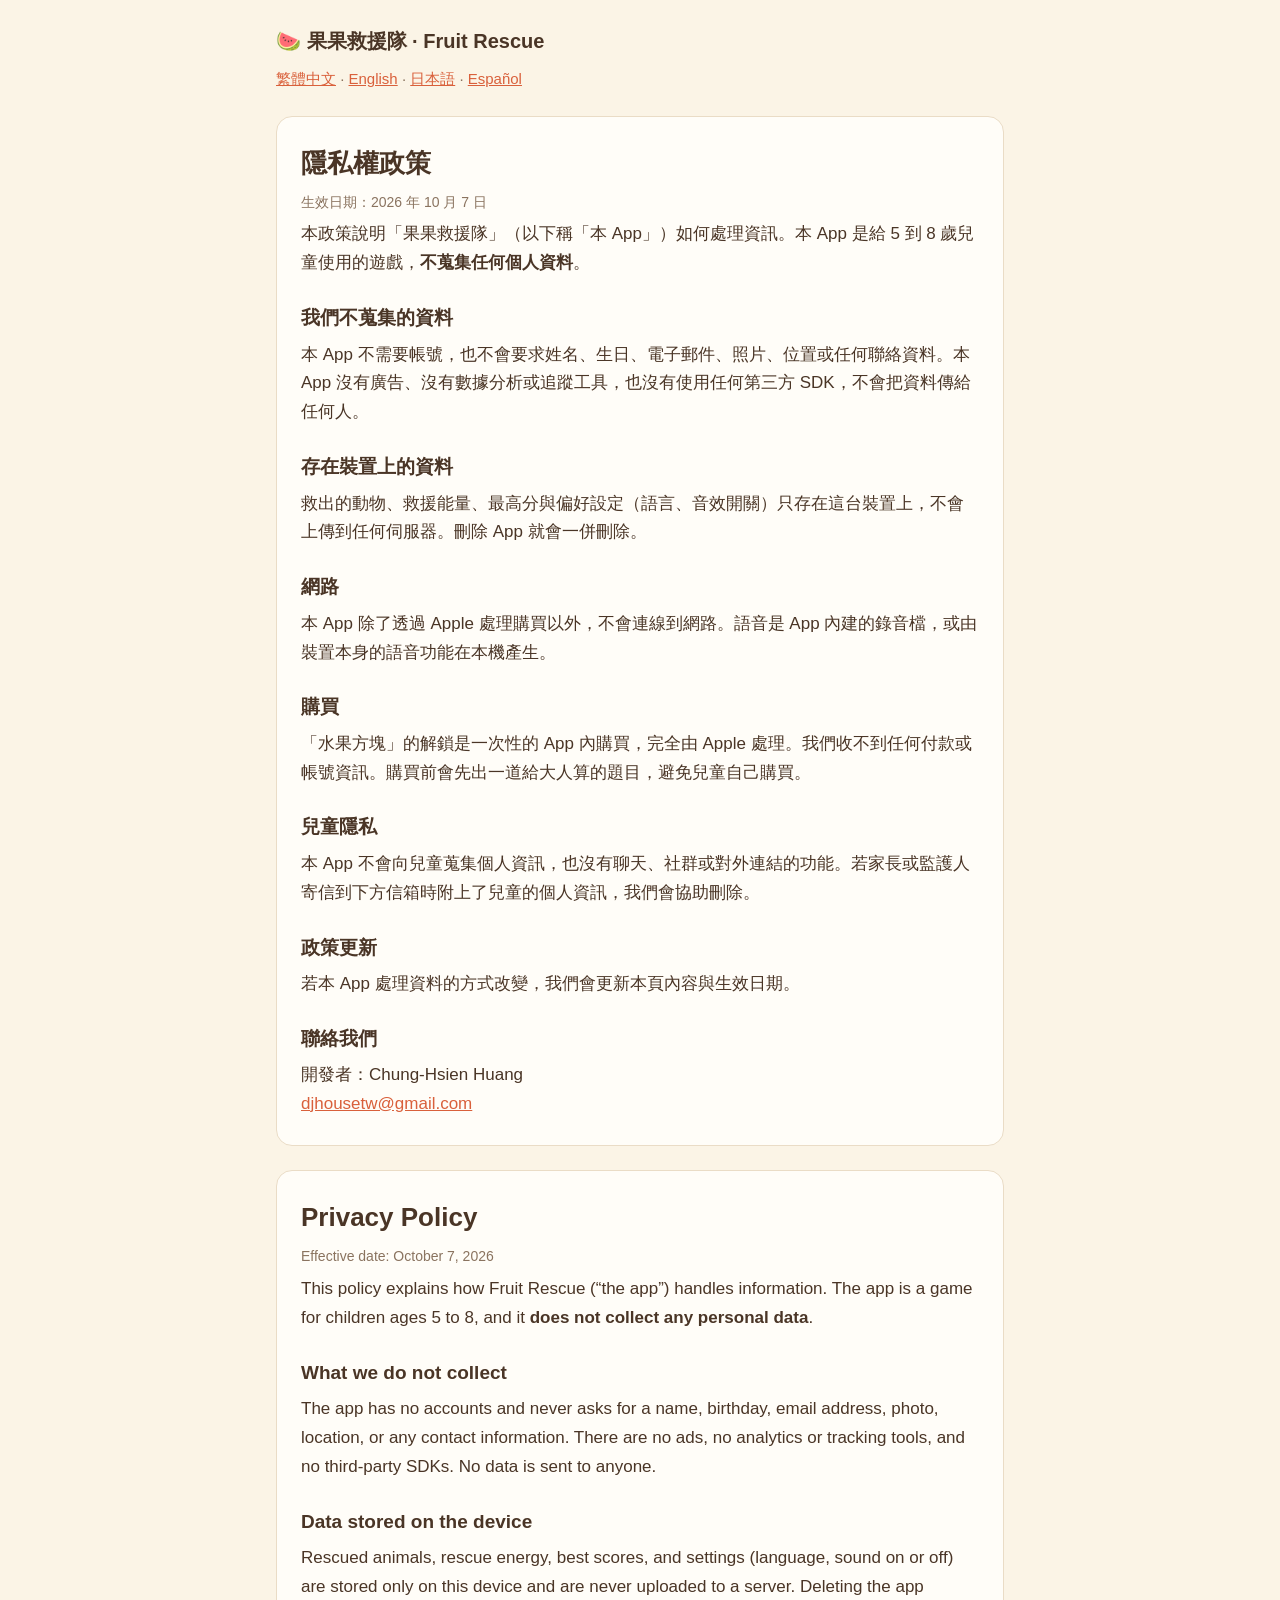
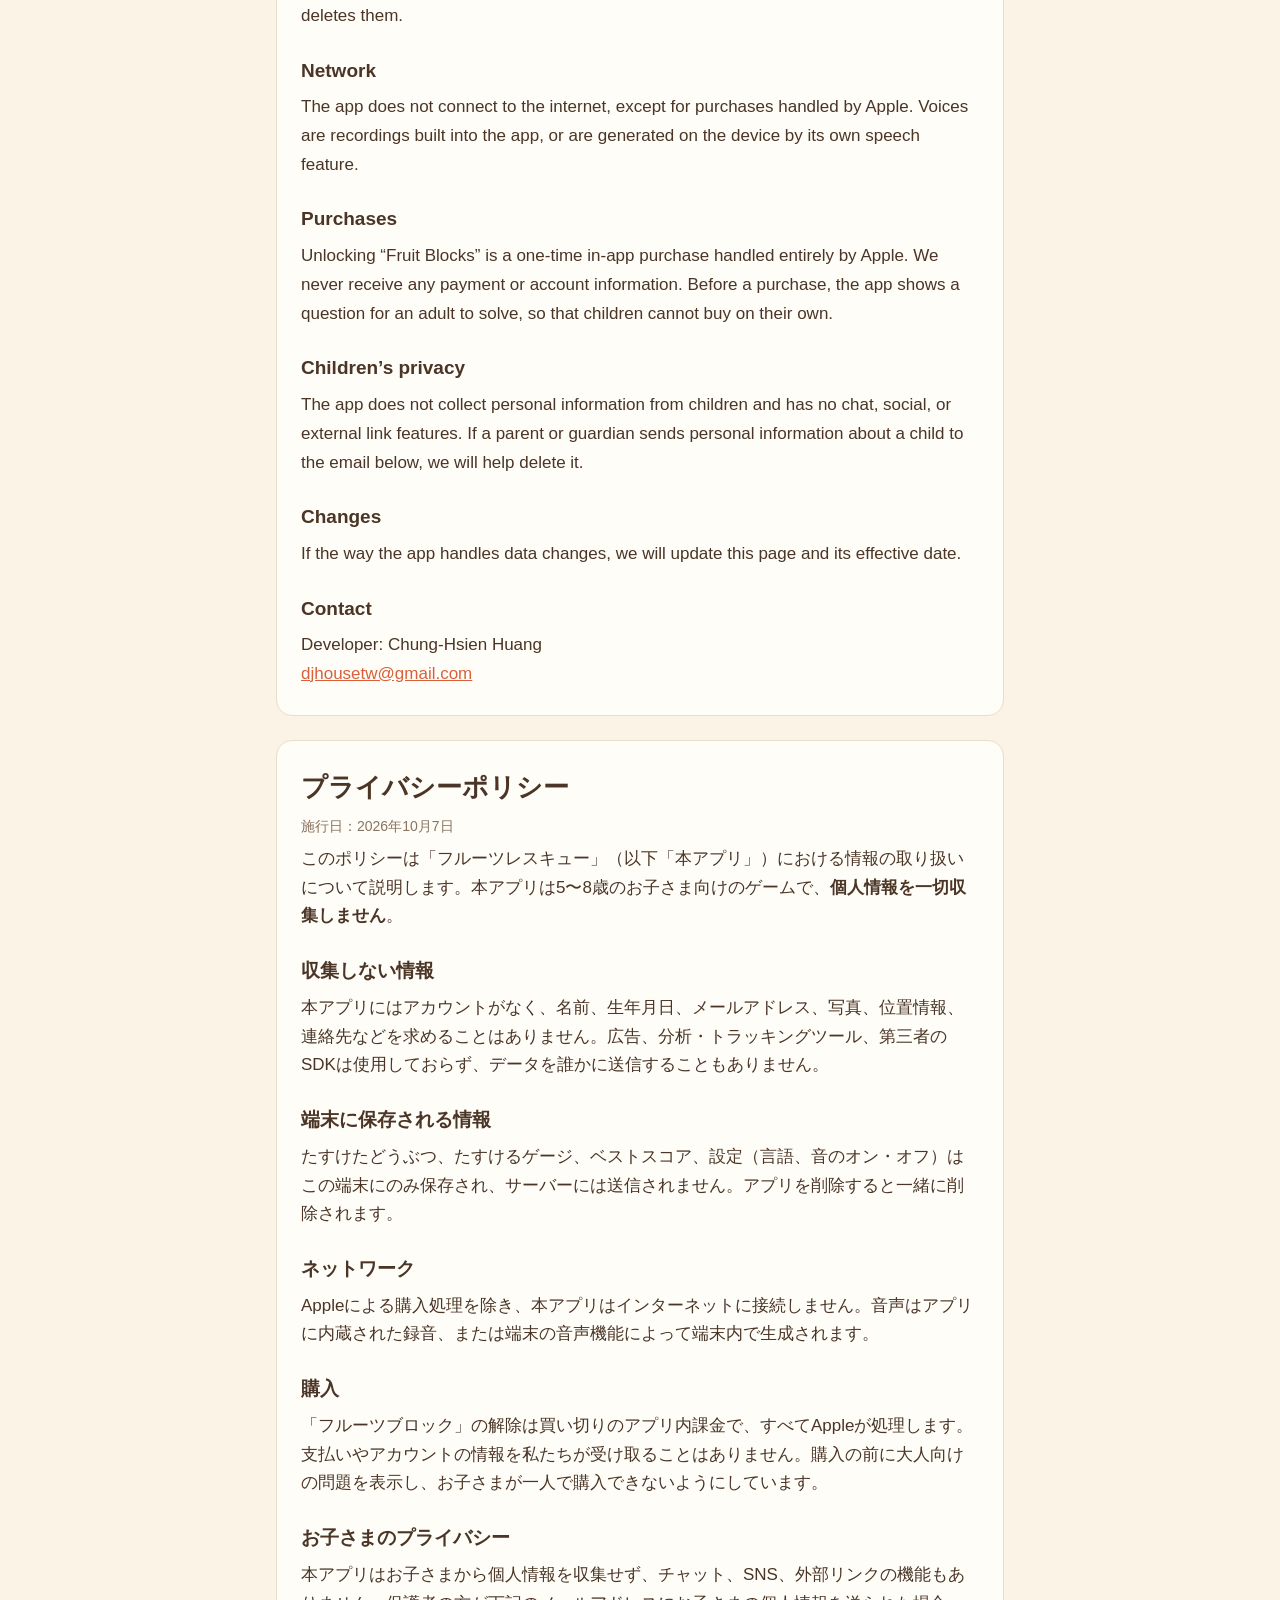
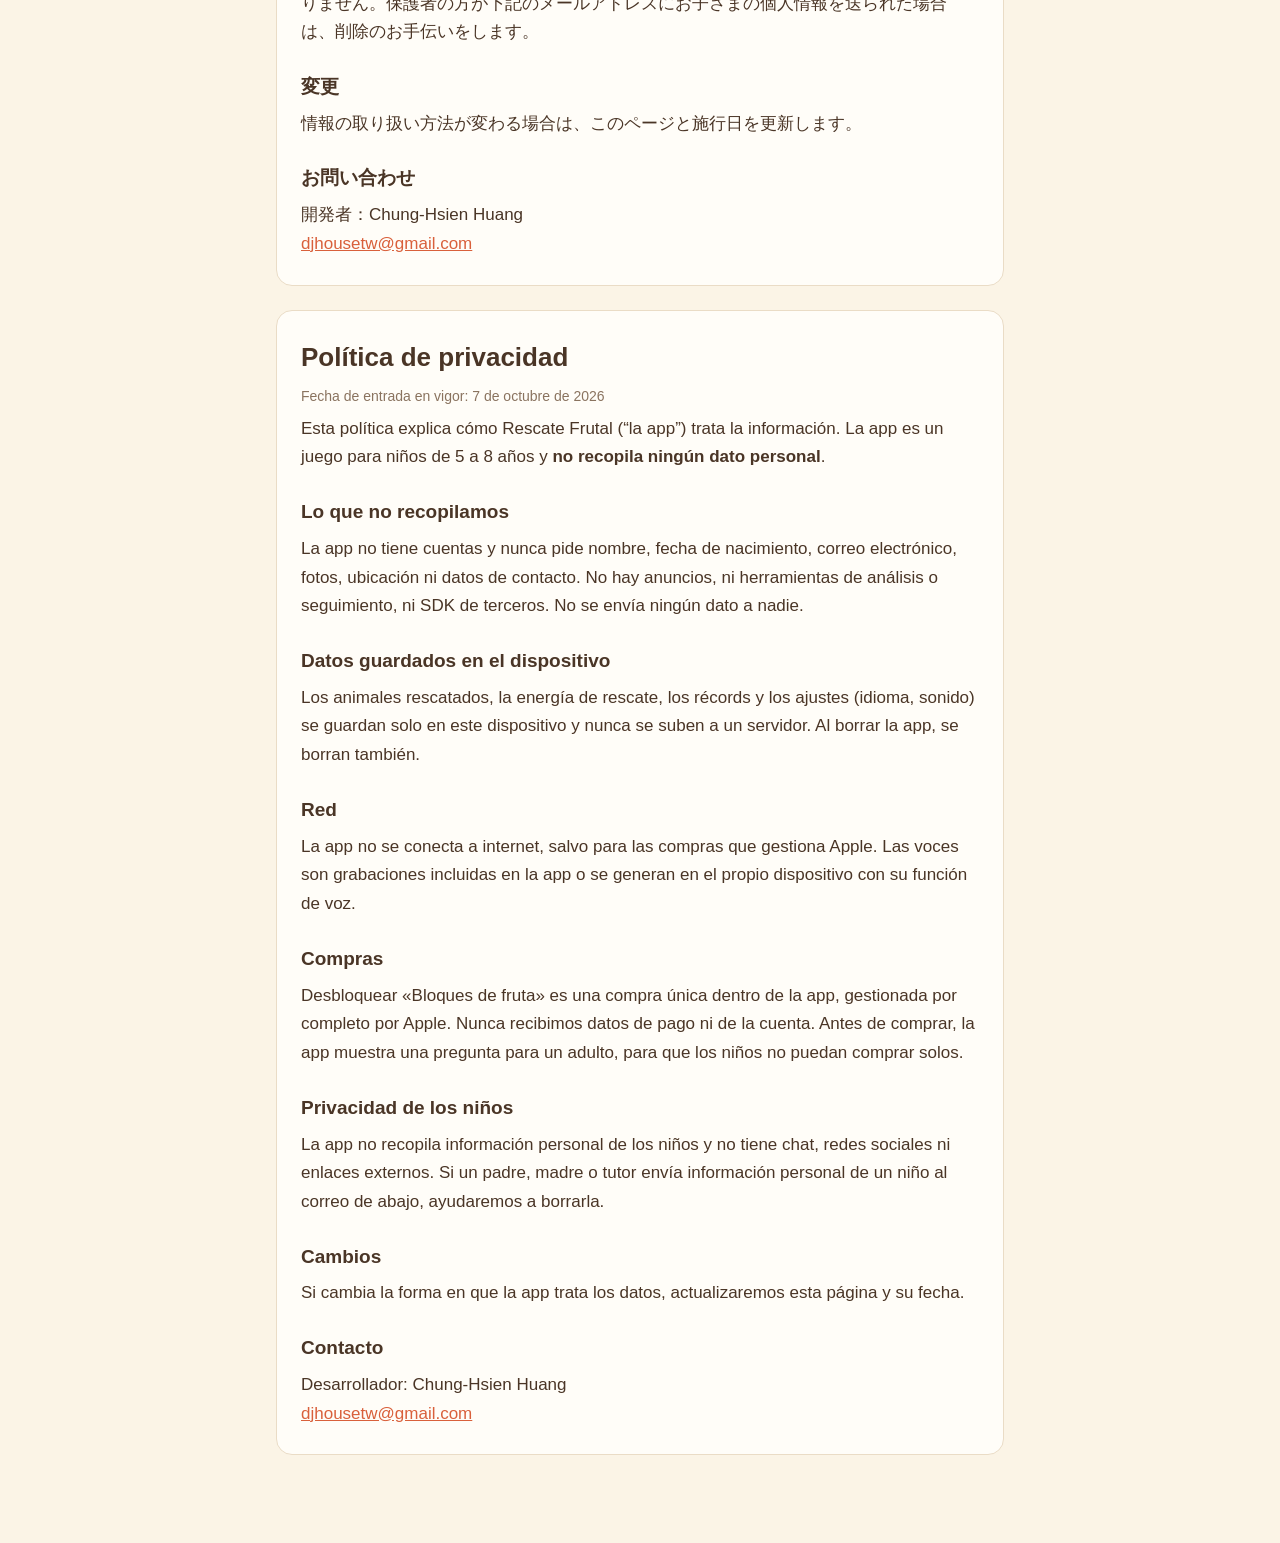
==== privacy.html @ c644ad6b "果果救援隊 支援與隱私權政策網站" ====
<!doctype html>
<html lang="zh-Hant">
<head>
<meta charset="utf-8">
<meta name="viewport" content="width=device-width, initial-scale=1">
<title>果果救援隊 隱私權政策 · Fruit Rescue Privacy Policy</title>
<link rel="stylesheet" href="style.css">
</head>
<body>
<main>
<header><a href="./">🍉 果果救援隊 · Fruit Rescue</a></header>
<nav><a href="#zh">繁體中文</a> · <a href="#en">English</a> · <a href="#ja">日本語</a> · <a href="#es">Español</a></nav>

<section id="zh" lang="zh-Hant">
<h1>隱私權政策</h1>
<p class="updated">生效日期：2026 年 10 月 7 日</p>
<p>本政策說明「果果救援隊」（以下稱「本 App」）如何處理資訊。本 App 是給 5 到 8 歲兒童使用的遊戲，<strong>不蒐集任何個人資料</strong>。</p>
<h2>我們不蒐集的資料</h2>
<p>本 App 不需要帳號，也不會要求姓名、生日、電子郵件、照片、位置或任何聯絡資料。本 App 沒有廣告、沒有數據分析或追蹤工具，也沒有使用任何第三方 SDK，不會把資料傳給任何人。</p>
<h2>存在裝置上的資料</h2>
<p>救出的動物、救援能量、最高分與偏好設定（語言、音效開關）只存在這台裝置上，不會上傳到任何伺服器。刪除 App 就會一併刪除。</p>
<h2>網路</h2>
<p>本 App 除了透過 Apple 處理購買以外，不會連線到網路。語音是 App 內建的錄音檔，或由裝置本身的語音功能在本機產生。</p>
<h2>購買</h2>
<p>「水果方塊」的解鎖是一次性的 App 內購買，完全由 Apple 處理。我們收不到任何付款或帳號資訊。購買前會先出一道給大人算的題目，避免兒童自己購買。</p>
<h2>兒童隱私</h2>
<p>本 App 不會向兒童蒐集個人資訊，也沒有聊天、社群或對外連結的功能。若家長或監護人寄信到下方信箱時附上了兒童的個人資訊，我們會協助刪除。</p>
<h2>政策更新</h2>
<p>若本 App 處理資料的方式改變，我們會更新本頁內容與生效日期。</p>
<h2>聯絡我們</h2>
<p>開發者：Chung-Hsien Huang<br><a href="mailto:djhousetw@gmail.com">djhousetw@gmail.com</a></p>
</section>

<section id="en" lang="en">
<h1>Privacy Policy</h1>
<p class="updated">Effective date: October 7, 2026</p>
<p>This policy explains how Fruit Rescue (“the app”) handles information. The app is a game for children ages 5 to 8, and it <strong>does not collect any personal data</strong>.</p>
<h2>What we do not collect</h2>
<p>The app has no accounts and never asks for a name, birthday, email address, photo, location, or any contact information. There are no ads, no analytics or tracking tools, and no third-party SDKs. No data is sent to anyone.</p>
<h2>Data stored on the device</h2>
<p>Rescued animals, rescue energy, best scores, and settings (language, sound on or off) are stored only on this device and are never uploaded to a server. Deleting the app deletes them.</p>
<h2>Network</h2>
<p>The app does not connect to the internet, except for purchases handled by Apple. Voices are recordings built into the app, or are generated on the device by its own speech feature.</p>
<h2>Purchases</h2>
<p>Unlocking “Fruit Blocks” is a one-time in-app purchase handled entirely by Apple. We never receive any payment or account information. Before a purchase, the app shows a question for an adult to solve, so that children cannot buy on their own.</p>
<h2>Children’s privacy</h2>
<p>The app does not collect personal information from children and has no chat, social, or external link features. If a parent or guardian sends personal information about a child to the email below, we will help delete it.</p>
<h2>Changes</h2>
<p>If the way the app handles data changes, we will update this page and its effective date.</p>
<h2>Contact</h2>
<p>Developer: Chung-Hsien Huang<br><a href="mailto:djhousetw@gmail.com">djhousetw@gmail.com</a></p>
</section>

<section id="ja" lang="ja">
<h1>プライバシーポリシー</h1>
<p class="updated">施行日：2026年10月7日</p>
<p>このポリシーは「フルーツレスキュー」（以下「本アプリ」）における情報の取り扱いについて説明します。本アプリは5〜8歳のお子さま向けのゲームで、<strong>個人情報を一切収集しません</strong>。</p>
<h2>収集しない情報</h2>
<p>本アプリにはアカウントがなく、名前、生年月日、メールアドレス、写真、位置情報、連絡先などを求めることはありません。広告、分析・トラッキングツール、第三者のSDKは使用しておらず、データを誰かに送信することもありません。</p>
<h2>端末に保存される情報</h2>
<p>たすけたどうぶつ、たすけるゲージ、ベストスコア、設定（言語、音のオン・オフ）はこの端末にのみ保存され、サーバーには送信されません。アプリを削除すると一緒に削除されます。</p>
<h2>ネットワーク</h2>
<p>Appleによる購入処理を除き、本アプリはインターネットに接続しません。音声はアプリに内蔵された録音、または端末の音声機能によって端末内で生成されます。</p>
<h2>購入</h2>
<p>「フルーツブロック」の解除は買い切りのアプリ内課金で、すべてAppleが処理します。支払いやアカウントの情報を私たちが受け取ることはありません。購入の前に大人向けの問題を表示し、お子さまが一人で購入できないようにしています。</p>
<h2>お子さまのプライバシー</h2>
<p>本アプリはお子さまから個人情報を収集せず、チャット、SNS、外部リンクの機能もありません。保護者の方が下記のメールアドレスにお子さまの個人情報を送られた場合は、削除のお手伝いをします。</p>
<h2>変更</h2>
<p>情報の取り扱い方法が変わる場合は、このページと施行日を更新します。</p>
<h2>お問い合わせ</h2>
<p>開発者：Chung-Hsien Huang<br><a href="mailto:djhousetw@gmail.com">djhousetw@gmail.com</a></p>
</section>

<section id="es" lang="es">
<h1>Política de privacidad</h1>
<p class="updated">Fecha de entrada en vigor: 7 de octubre de 2026</p>
<p>Esta política explica cómo Rescate Frutal (“la app”) trata la información. La app es un juego para niños de 5 a 8 años y <strong>no recopila ningún dato personal</strong>.</p>
<h2>Lo que no recopilamos</h2>
<p>La app no tiene cuentas y nunca pide nombre, fecha de nacimiento, correo electrónico, fotos, ubicación ni datos de contacto. No hay anuncios, ni herramientas de análisis o seguimiento, ni SDK de terceros. No se envía ningún dato a nadie.</p>
<h2>Datos guardados en el dispositivo</h2>
<p>Los animales rescatados, la energía de rescate, los récords y los ajustes (idioma, sonido) se guardan solo en este dispositivo y nunca se suben a un servidor. Al borrar la app, se borran también.</p>
<h2>Red</h2>
<p>La app no se conecta a internet, salvo para las compras que gestiona Apple. Las voces son grabaciones incluidas en la app o se generan en el propio dispositivo con su función de voz.</p>
<h2>Compras</h2>
<p>Desbloquear «Bloques de fruta» es una compra única dentro de la app, gestionada por completo por Apple. Nunca recibimos datos de pago ni de la cuenta. Antes de comprar, la app muestra una pregunta para un adulto, para que los niños no puedan comprar solos.</p>
<h2>Privacidad de los niños</h2>
<p>La app no recopila información personal de los niños y no tiene chat, redes sociales ni enlaces externos. Si un padre, madre o tutor envía información personal de un niño al correo de abajo, ayudaremos a borrarla.</p>
<h2>Cambios</h2>
<p>Si cambia la forma en que la app trata los datos, actualizaremos esta página y su fecha.</p>
<h2>Contacto</h2>
<p>Desarrollador: Chung-Hsien Huang<br><a href="mailto:djhousetw@gmail.com">djhousetw@gmail.com</a></p>
</section>
</main>
</body>
</html>
---- style.css ----
:root {
  --bg: #fbf4e6;
  --paper: #fffdf8;
  --ink: #4a3526;
  --muted: #8a735f;
  --accent: #d9603b;
  --rule: #eadcc6;
}
@media (prefers-color-scheme: dark) {
  :root {
    --bg: #1f1a16;
    --paper: #2a231d;
    --ink: #f1e6d6;
    --muted: #b9a58f;
    --accent: #f08a62;
    --rule: #3d342b;
  }
}
* { box-sizing: border-box; }
body {
  margin: 0;
  background: var(--bg);
  color: var(--ink);
  font: 17px/1.7 -apple-system, BlinkMacSystemFont, "PingFang TC", "Hiragino Sans", "Noto Sans TC", sans-serif;
}
main { max-width: 760px; margin: 0 auto; padding: 24px 16px 64px; }
header a { color: var(--ink); font-weight: 700; font-size: 20px; text-decoration: none; }
nav { margin: 8px 0 24px; color: var(--muted); font-size: 15px; }
a { color: var(--accent); }
section {
  background: var(--paper);
  border: 1px solid var(--rule);
  border-radius: 16px;
  padding: 8px 24px 20px;
  margin-bottom: 24px;
}
h1 { font-size: 26px; margin: 16px 0 4px; }
h2 { font-size: 19px; margin: 24px 0 4px; }
h3 { font-size: 17px; margin: 16px 0 0; }
p { margin: 6px 0; }
.updated { color: var(--muted); font-size: 14px; }
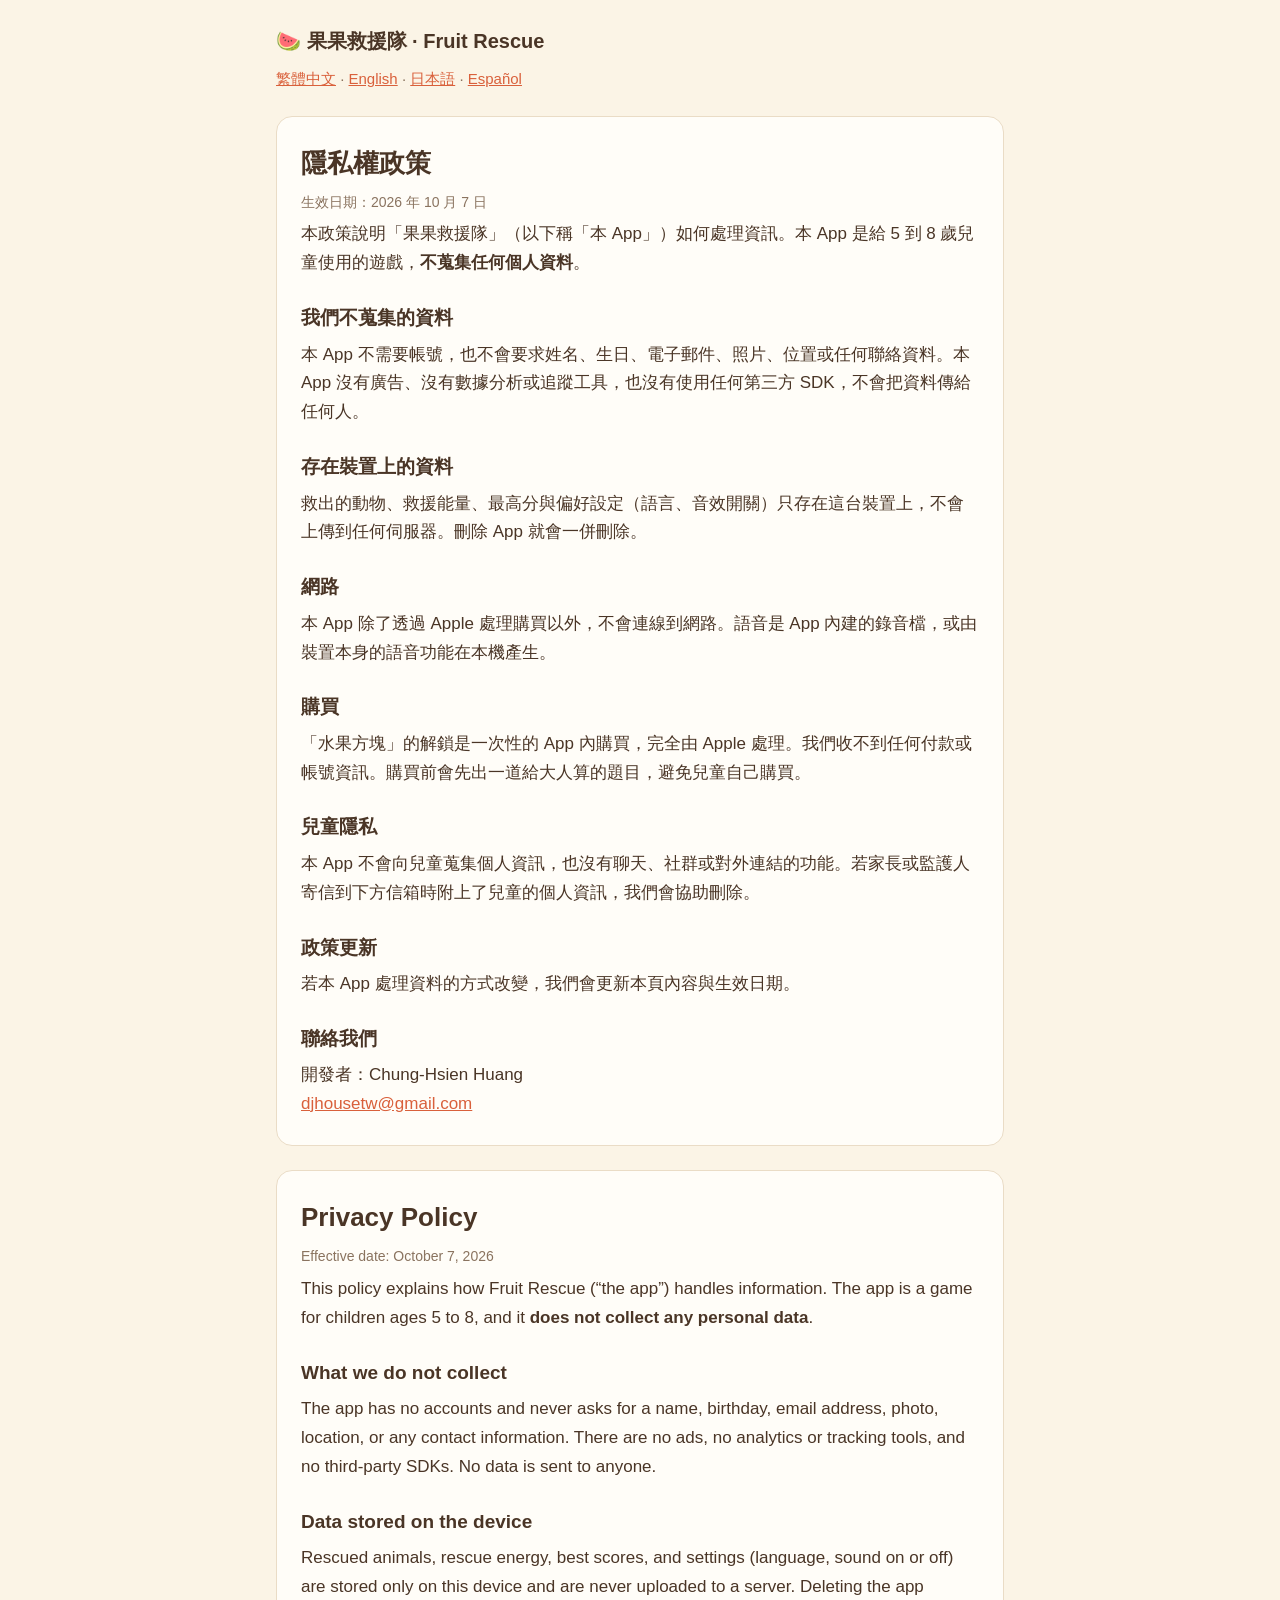
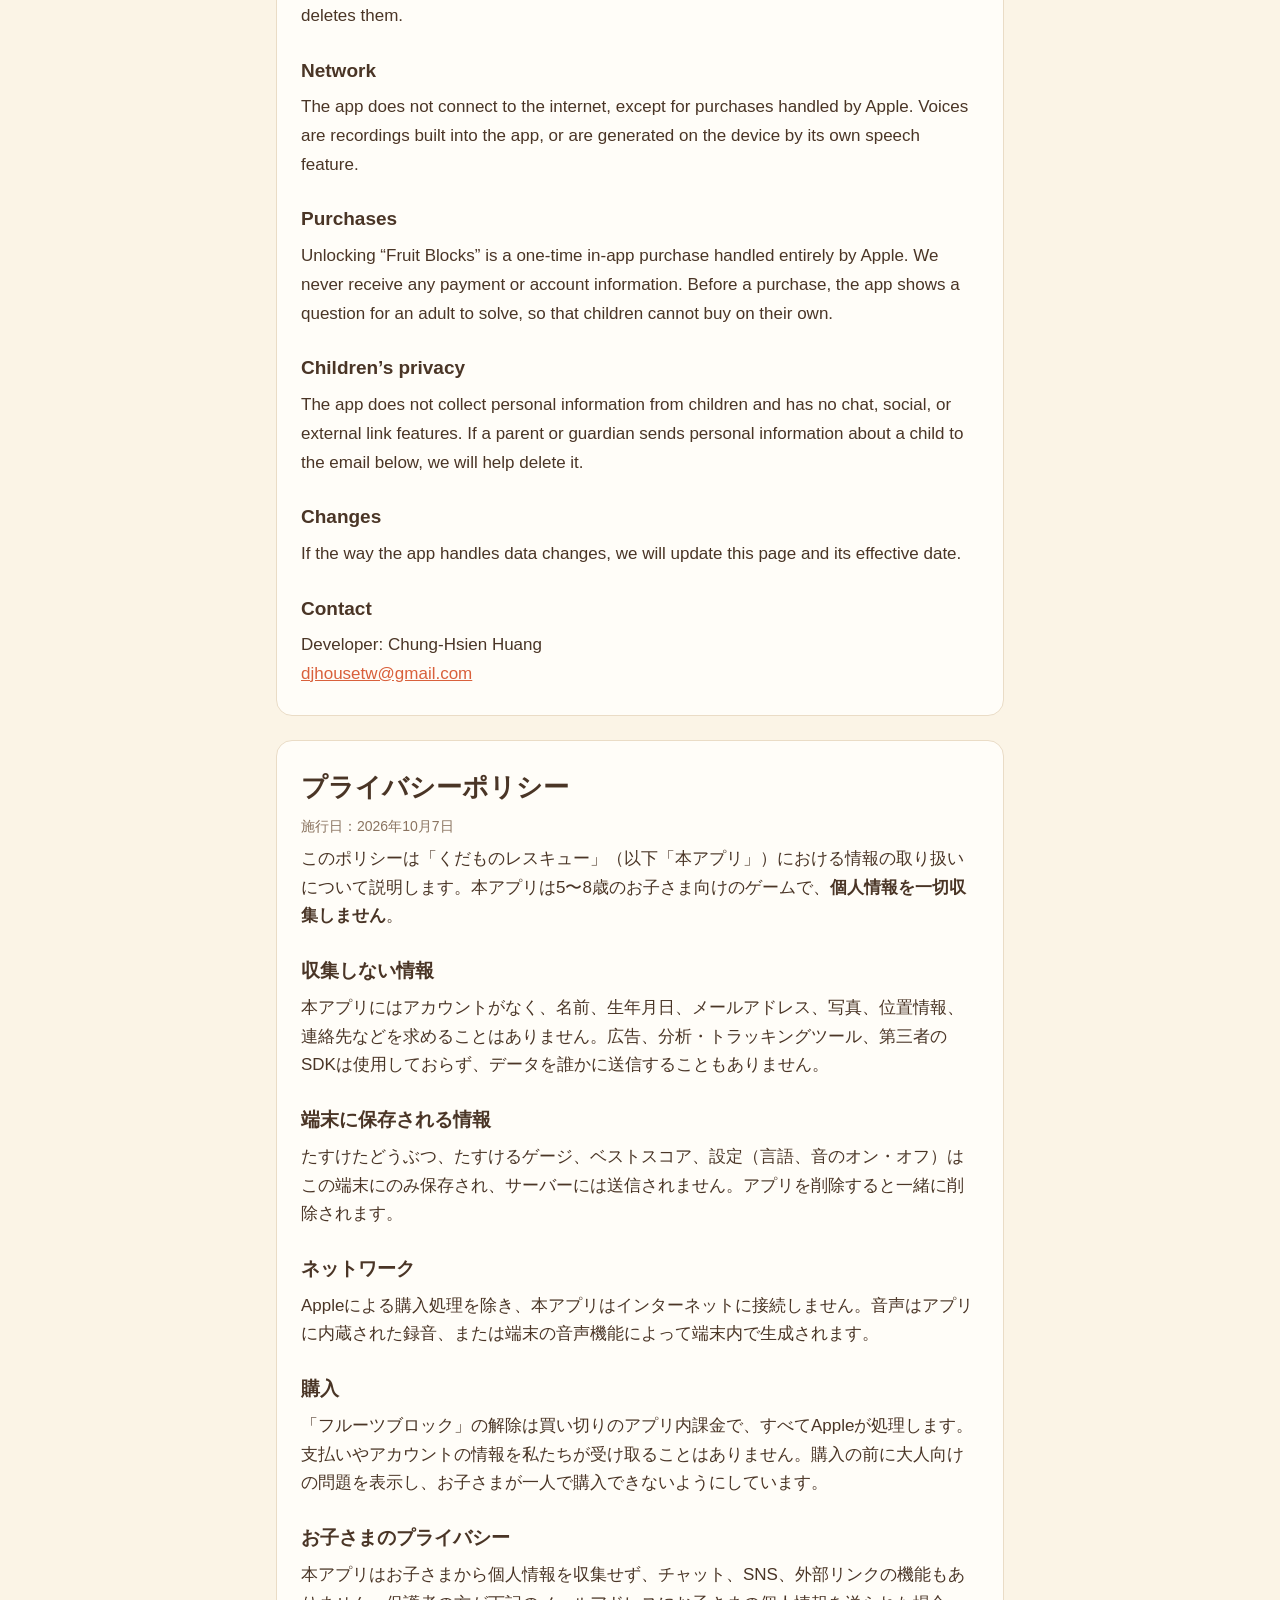
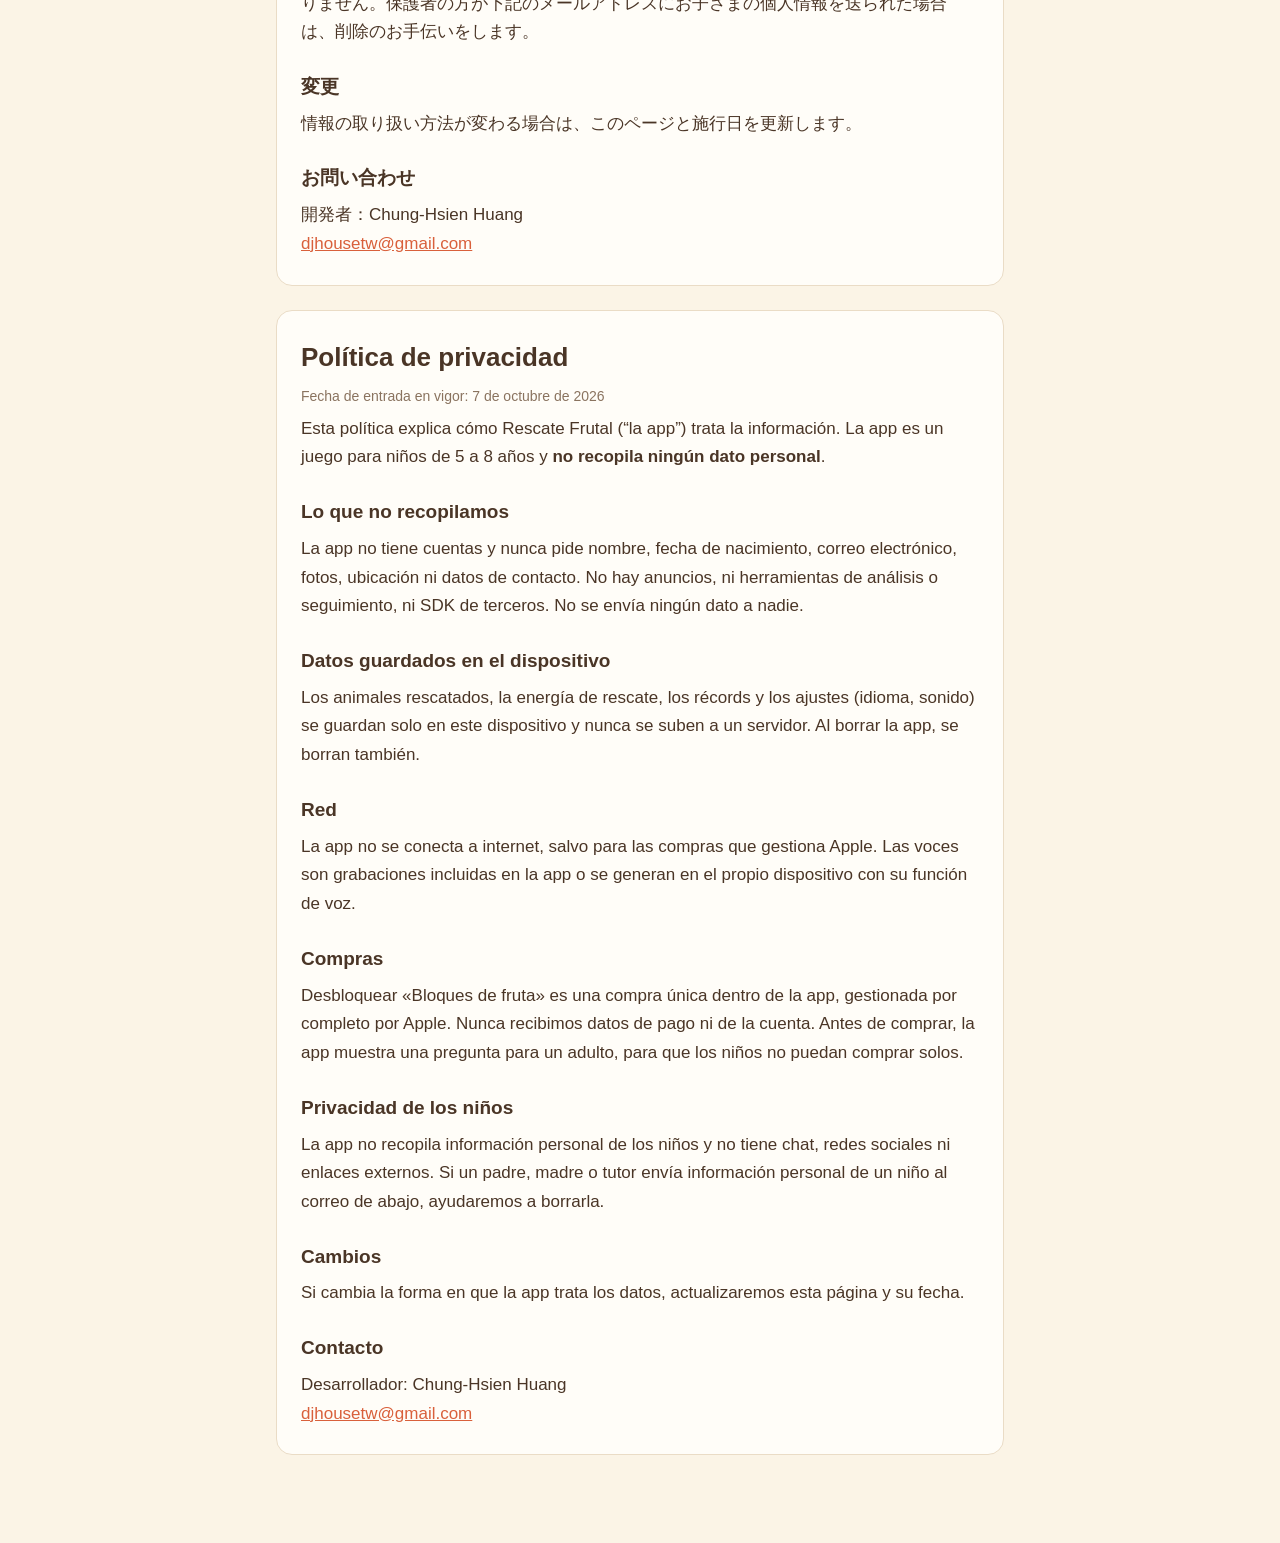
==== commit 4f194b94: "日文名稱改為くだものレスキュー" ====
--- a/privacy.html
+++ b/privacy.html
@@ -54,7 +54,7 @@
 <section id="ja" lang="ja">
 <h1>プライバシーポリシー</h1>
 <p class="updated">施行日：2026年10月7日</p>
-<p>このポリシーは「フルーツレスキュー」（以下「本アプリ」）における情報の取り扱いについて説明します。本アプリは5〜8歳のお子さま向けのゲームで、<strong>個人情報を一切収集しません</strong>。</p>
+<p>このポリシーは「くだものレスキュー」（以下「本アプリ」）における情報の取り扱いについて説明します。本アプリは5〜8歳のお子さま向けのゲームで、<strong>個人情報を一切収集しません</strong>。</p>
 <h2>収集しない情報</h2>
 <p>本アプリにはアカウントがなく、名前、生年月日、メールアドレス、写真、位置情報、連絡先などを求めることはありません。広告、分析・トラッキングツール、第三者のSDKは使用しておらず、データを誰かに送信することもありません。</p>
 <h2>端末に保存される情報</h2>
